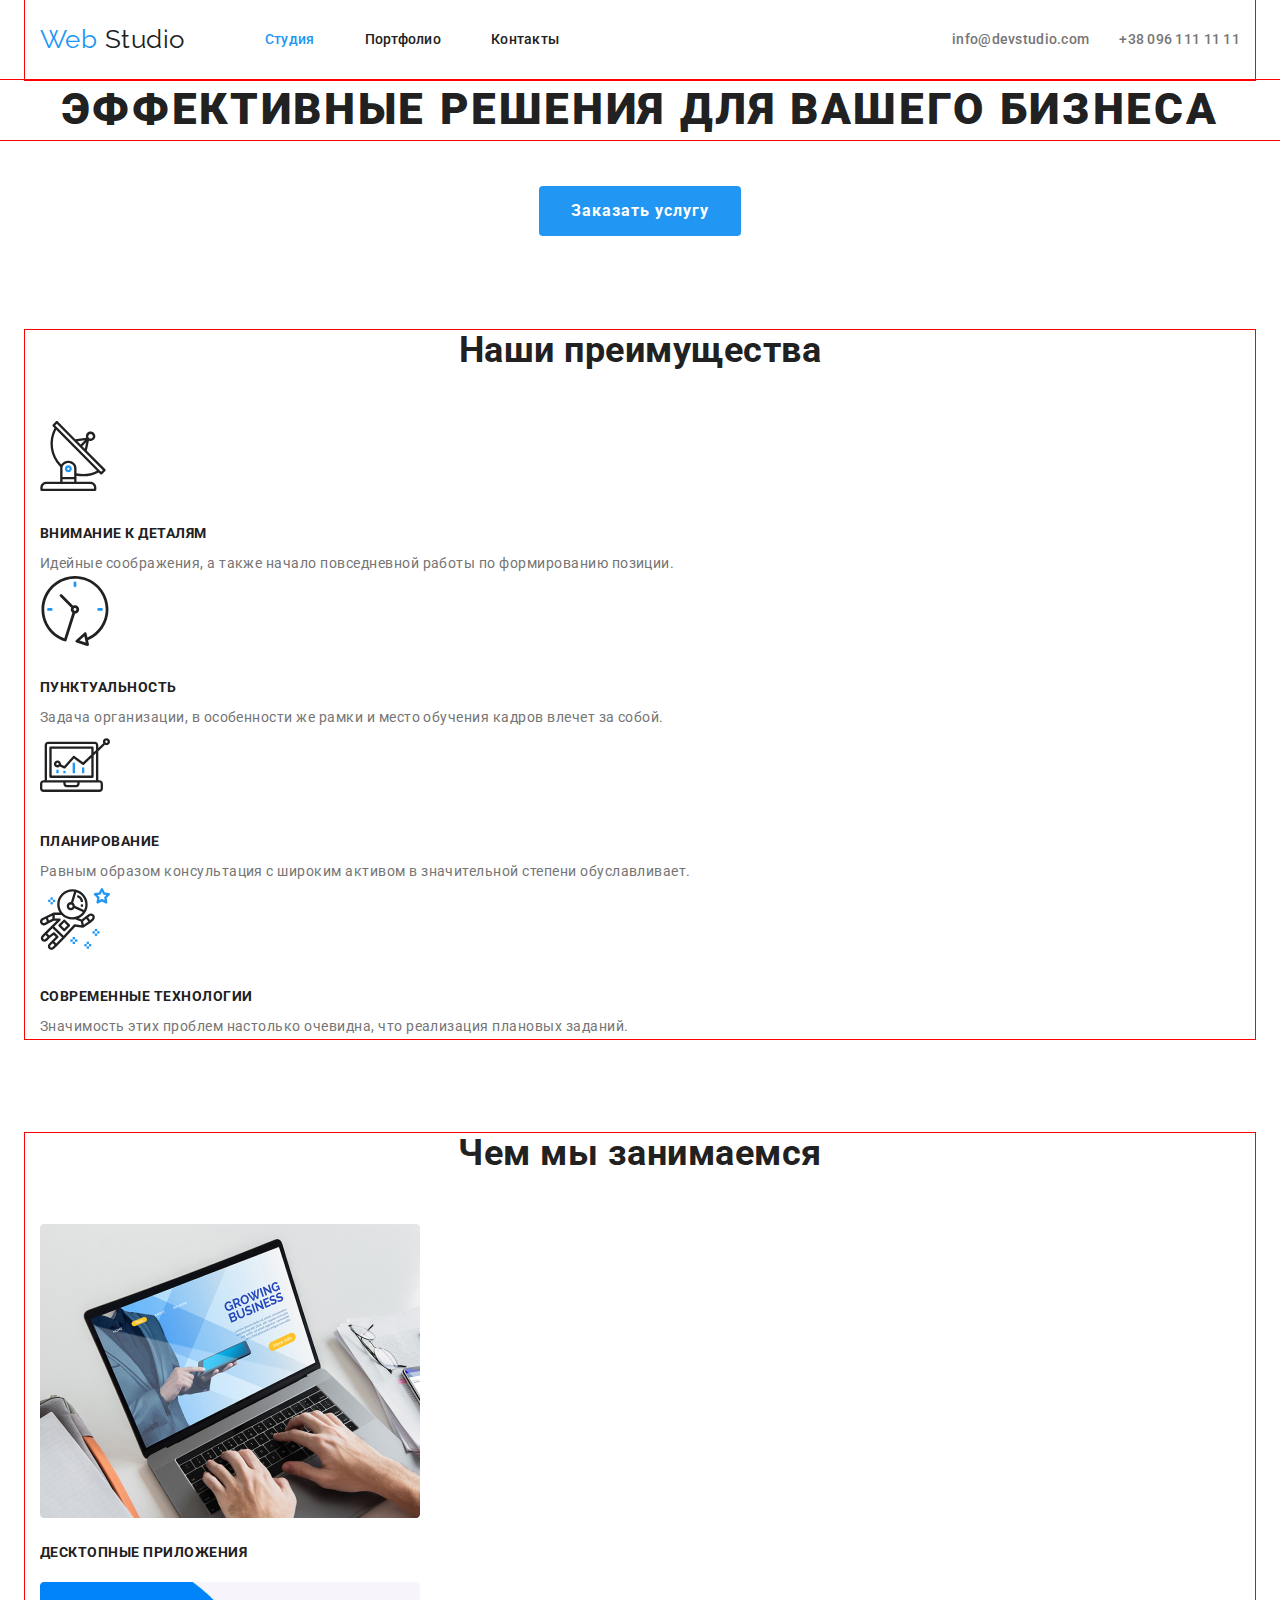
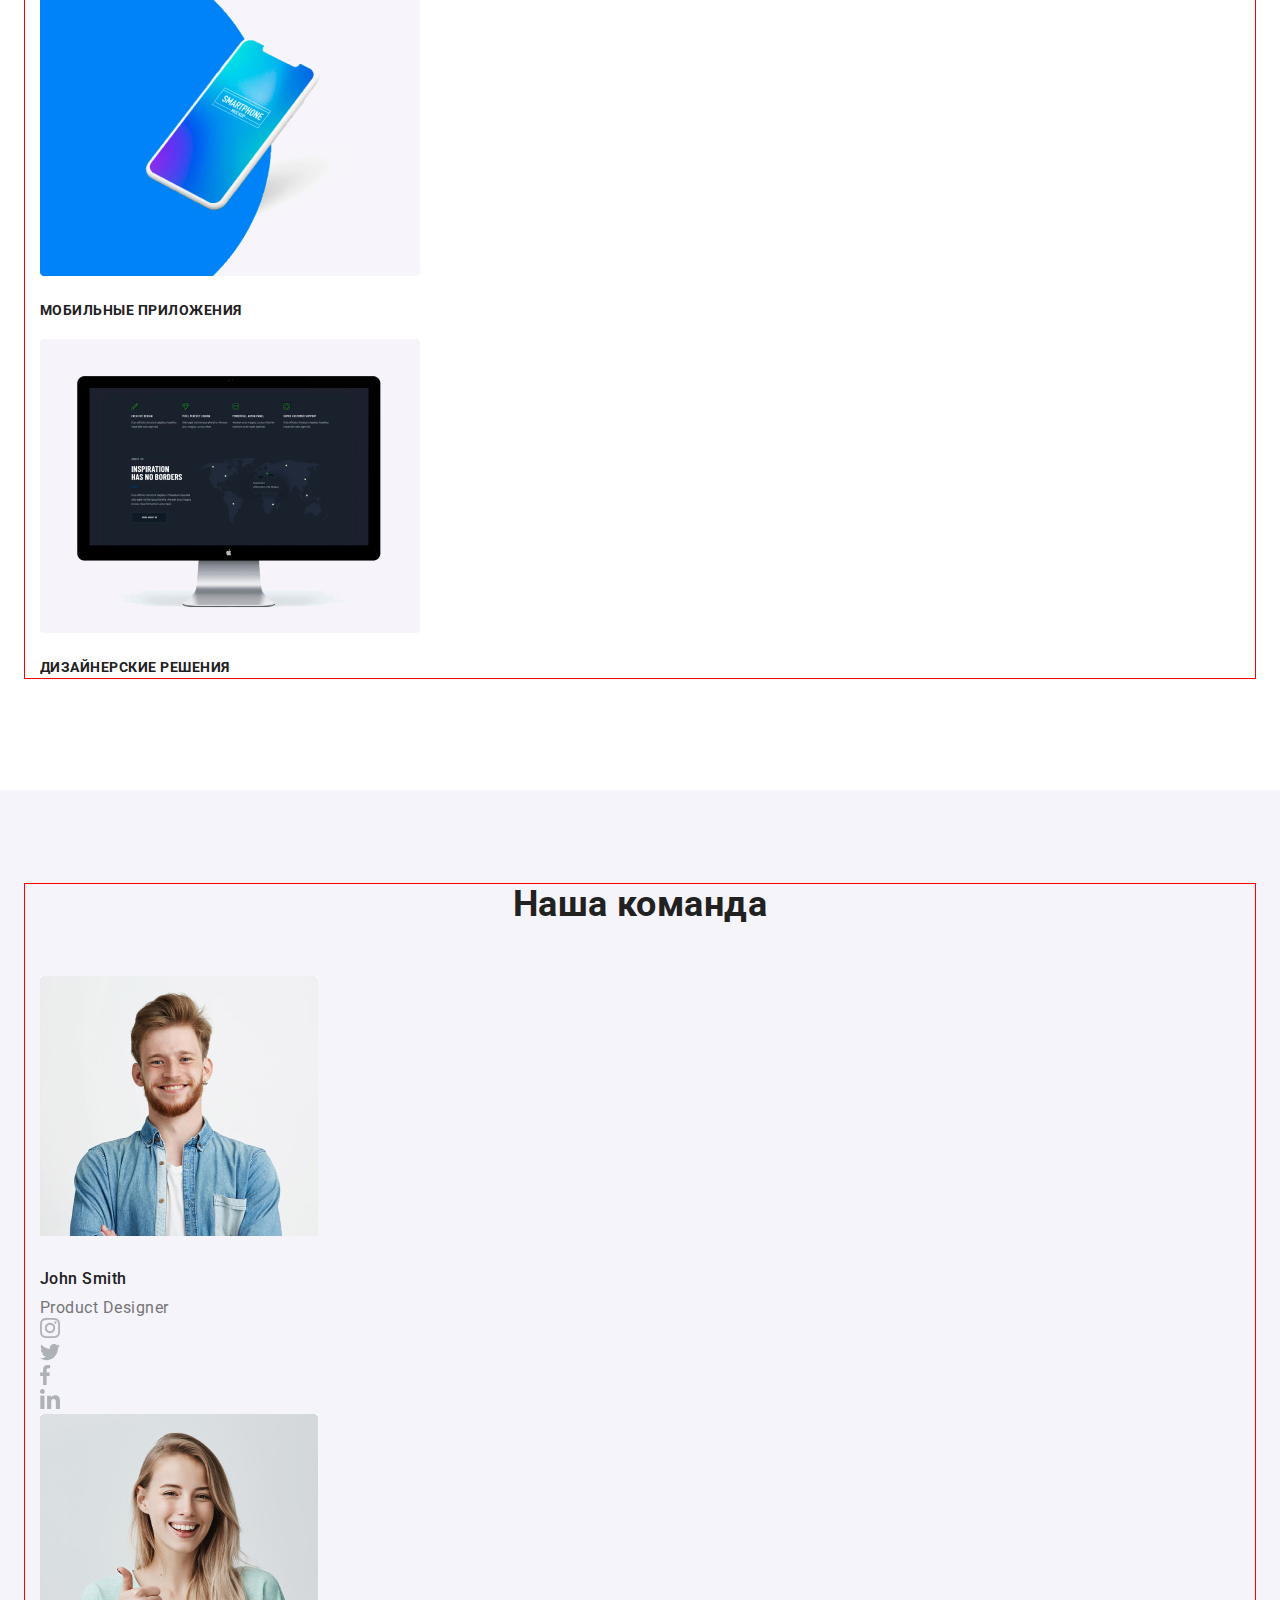
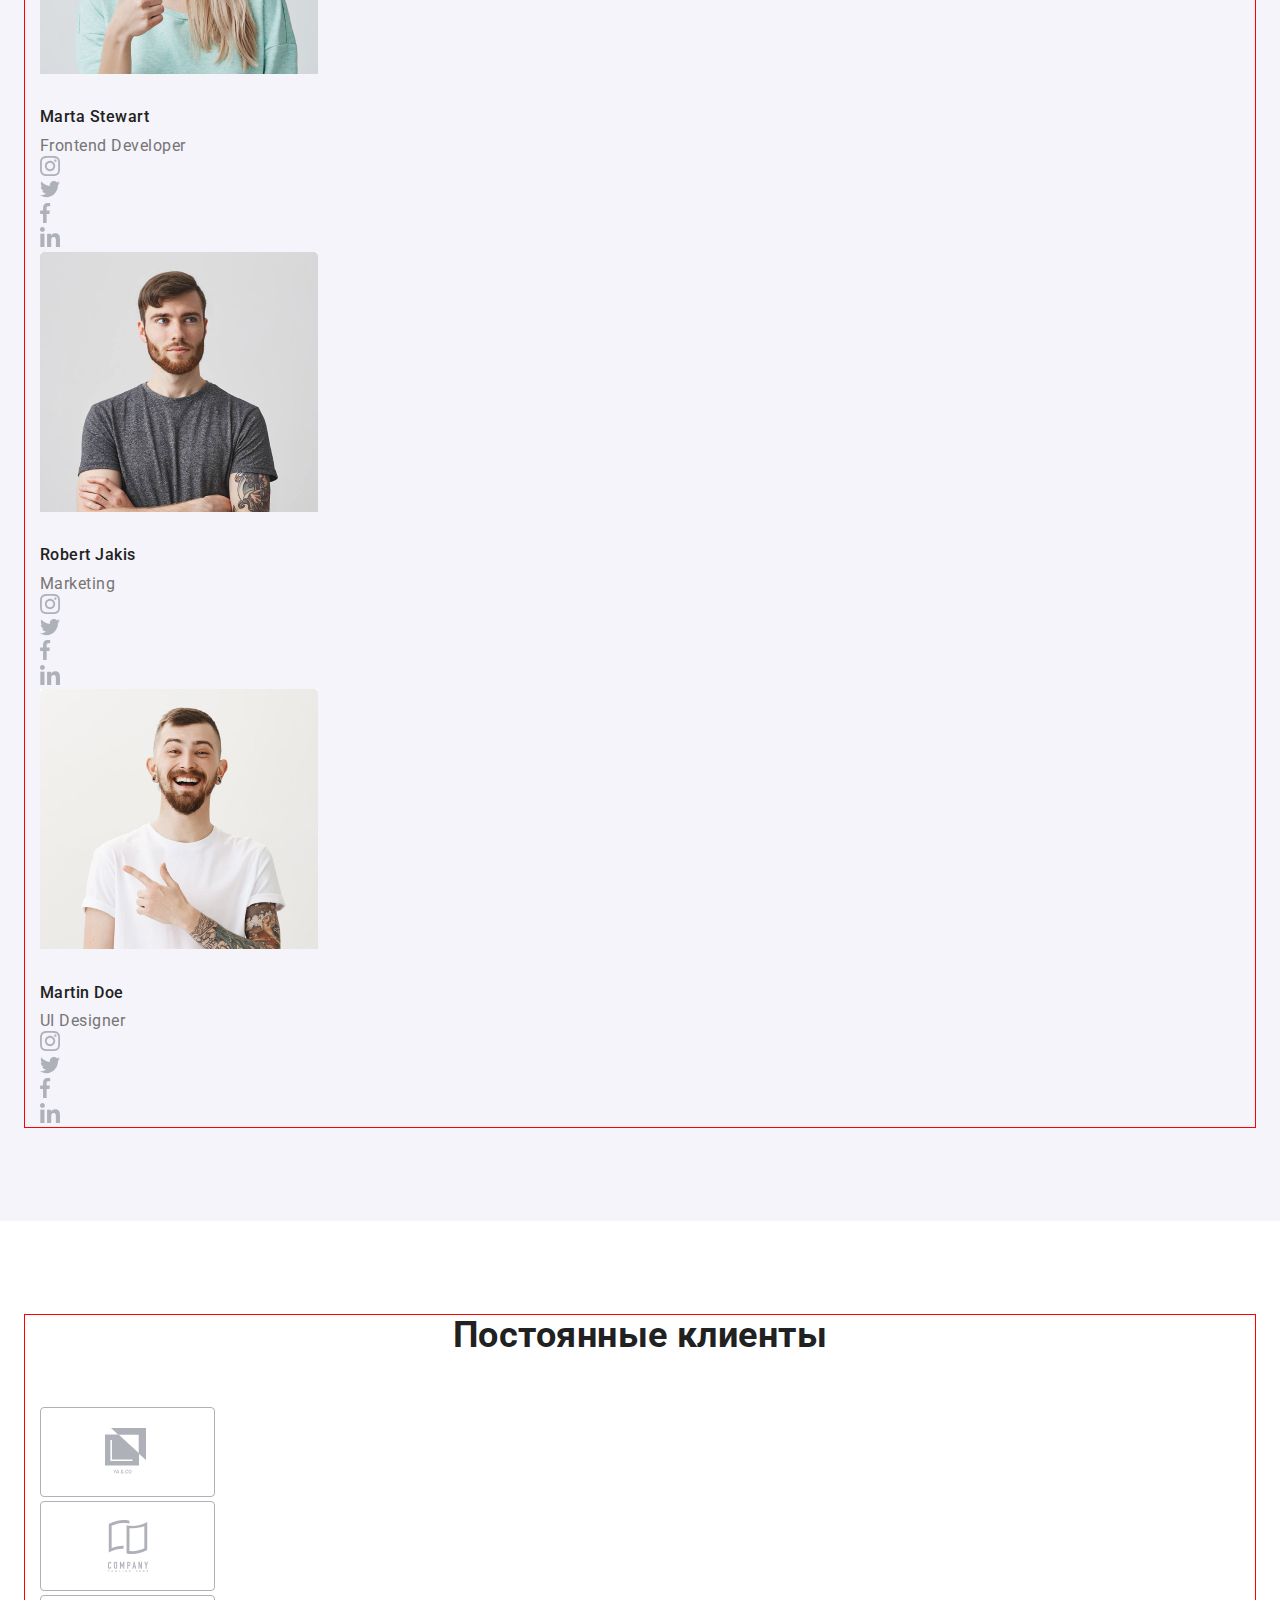
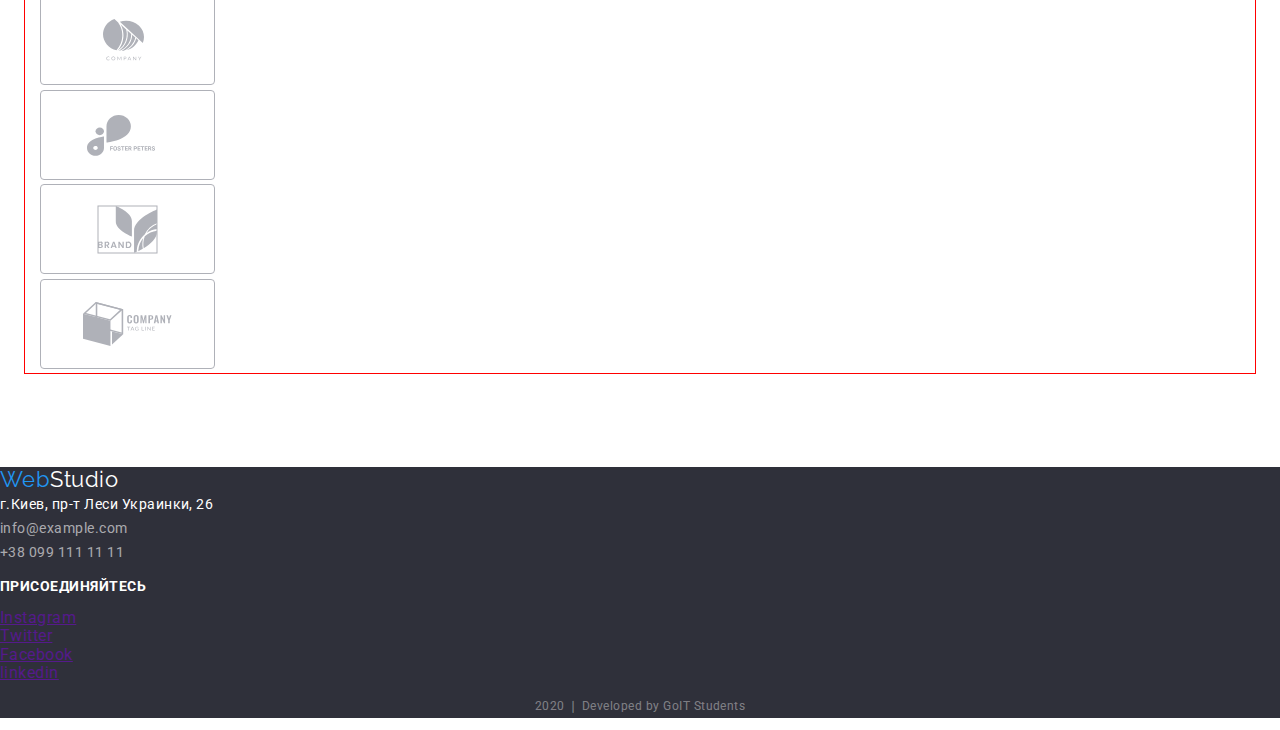
==== index.html @ 947fffb2 "Выполнил: Занятие №5 "Блочная модель"" ====
<!DOCTYPE html>
<html lang="ru">
  <head>
    <meta charset="UTF-8" />
    <meta name="viewport" content="width=device-width, initial-scale=1.0" />
    <title>Document</title>
    <link
      href="https://fonts.googleapis.com/css2?family=Raleway:wght@700&family=Roboto:wght@400;500;700;900&display=swap"
      rel="stylesheet"
    />
    <link
      rel="stylesheet"
      href="https://cdnjs.cloudflare.com/ajax/libs/modern-normalize/0.6.0/modern-normalize.min.css"
    />
    <link rel="stylesheet" href="./css/styles.css" />
  </head>
  <body>
    <!-- Шапка сайта -->
    <header>
      <nav>
        <div class="container main-nav">
          <a href="./index.html" class="logo"
            ><span class="accent">Web</span> Studio</a
          >
          <ul class="site-nav list">
            <li class="item">
              <a href="./index.html" class="link current">Студия</a>
            </li>
            <li class="item">
              <a href="./portfolio.html" class="link">Портфолио</a>
            </li>
            <li class="item"><a href="" class="link">Контакты</a></li>
          </ul>
          <ul class="auth-nav list">
            <li class="item"><a href="" class="link">info@devstudio.com</a></li>
            <li class="item"><a href="" class="link">+38 096 111 11 11</a></li>
          </ul>
        </div>
      </nav>
    </header>
    <main>
      <!-- Герой-->
      <div>
        <section class="hero">
          <h1 class="hero-title">Эффективные решения для вашего бизнеса</h1>
          <a href="" class="button">Заказать услугу</a>
        </section>
      </div>
      <!-- Наши преимущества -->
      <section class="section">
        <div class="container">
          <h2 class="section-title">Наши преимущества</h2>
          <ul class="feature-list list">
            <li>
              <img src="./imeges/antenna.svg" alt="Внимание к деталям" />
              <h3 class="title">Внимание к деталям</h3>
              <p class="text">
                Идейные соображения, а также начало повседневной работы по
                формированию позиции.
              </p>
            </li>
            <li>
              <img src="./imeges/clock.svg" alt="Пунктуальность" />
              <h3 class="title">Пунктуальность</h3>
              <p class="text">
                Задача организации, в особенности же рамки и место обучения
                кадров влечет за собой.
              </p>
            </li>
            <li>
              <img src="./imeges/computer.svg" alt="Планирование" />
              <h3 class="title">Планирование</h3>
              <p class="text">
                Равным образом консультация с широким активом в значительной
                степени обуславливает.
              </p>
            </li>
            <li>
              <img
                src="./imeges/technologies.svg"
                alt="Современные технологии"
              />
              <h3 class="title">Современные технологии</h3>
              <p class="text">
                Значимость этих проблем настолько очевидна, что реализация
                плановых заданий.
              </p>
            </li>
          </ul>
        </div>
      </section>
      <!-- Специлизация -->
      <section class="section no-padding">
        <div class="container">
          <h2 class="section-title">Чем мы занимаемся</h2>
          <ul class="specialization-list list">
            <li>
              <img
                src="./imeges/computer.jpg"
                alt="Десктопные приложения"
                width="380"
              />
              <h3><a href="" class="link">Десктопные приложения</a></h3>
            </li>
            <li>
              <img
                src="./imeges/phone.jpg"
                alt="Мобильные приложения"
                width="380"
              />
              <h3><a href="" class="link">Мобильные приложения</a></h3>
            </li>
            <li>
              <img
                src="./imeges/monitor.jpg"
                alt="Дизайнерские решения"
                width="380"
              />
              <h3><a href="" class="link">Дизайнерские решения</a></h3>
            </li>
          </ul>
        </div>
      </section>
      <!-- Наша команда -->
      <section class="section team">
        <div class="container">
          <h2 class="section-title">Наша команда</h2>
          <ul class="team-list list list">
            <li>
              <img
                src="./imeges/john_smith.jpg"
                alt="Дизайнер продуктов"
                width="278"
              />
              <h3 class="title">John Smith</h3>
              <p class="text">Product Designer</p>
              <ul class="list">
                <li>
                  <a href=""
                    ><img src="./imeges/instagram.svg" alt="Инстаграм"
                  /></a>
                </li>
                <li>
                  <a href=""
                    ><img src="./imeges/twitter.svg" alt="Твиттер"
                  /></a>
                </li>
                <li>
                  <a href=""
                    ><img src="./imeges/facebook.svg" alt="Фейсбук"
                  /></a>
                </li>
                <li>
                  <a href=""
                    ><img src="./imeges/linkedin.svg" alt="Линкедин"
                  /></a>
                </li>
              </ul>
            </li>
            <li>
              <img
                src="./imeges/marta_stewart.jpg"
                alt="Фронтенд Разработчик"
                width="278"
              />
              <h3 class="title">Marta Stewart</h3>
              <p class="text">Frontend Developer</p>
              <ul class="list">
                <li>
                  <a href=""
                    ><img src="./imeges/instagram.svg" alt="Инстаграм"
                  /></a>
                </li>
                <li>
                  <a href=""
                    ><img src="./imeges/twitter.svg" alt="Твиттер"
                  /></a>
                </li>
                <li>
                  <a href=""
                    ><img src="./imeges/facebook.svg" alt="Фейсбук"
                  /></a>
                </li>
                <li>
                  <a href=""
                    ><img src="./imeges/linkedin.svg" alt="Линкедин"
                  /></a>
                </li>
              </ul>
            </li>
            <li>
              <img
                src="./imeges/robert_jakis.jpg"
                alt="Маркетинг"
                width="278"
              />
              <h3 class="title">Robert Jakis</h3>
              <p class="text">Marketing</p>
              <ul class="list">
                <li>
                  <a href=""
                    ><img src="./imeges/instagram.svg" alt="Инстаграм"
                  /></a>
                </li>
                <li>
                  <a href=""
                    ><img src="./imeges/twitter.svg" alt="Твиттер"
                  /></a>
                </li>
                <li>
                  <a href=""
                    ><img src="./imeges/facebook.svg" alt="Фейсбук"
                  /></a>
                </li>
                <li>
                  <a href=""
                    ><img src="./imeges/linkedin.svg" alt="Линкедин"
                  /></a>
                </li>
              </ul>
            </li>
            <li>
              <img src="./imeges/martin_doe.jpg" alt="Дизайнер" width="278" />
              <h3 class="title">Martin Doe</h3>
              <p class="text">UI Designer</p>
              <ul class="list">
                <li>
                  <a href=""
                    ><img src="./imeges/instagram.svg" alt="Инстаграм"
                  /></a>
                </li>
                <li>
                  <a href=""
                    ><img src="./imeges/twitter.svg" alt="Твиттер"
                  /></a>
                </li>
                <li>
                  <a href=""
                    ><img src="./imeges/facebook.svg" alt="Фейсбук"
                  /></a>
                </li>
                <li>
                  <a href=""
                    ><img src="./imeges/linkedin.svg" alt="Линкедин"
                  /></a>
                </li>
              </ul>
            </li>
          </ul>
        </div>
      </section>
      <!-- Постоянные клиенты -->
      <section class="section">
        <div class="container">
          <h2 class="section-title">Постоянные клиенты</h2>
          <ul class="list">
            <li>
              <a href=""><img src="./imeges/pk1.svg" alt="" width="175" /></a>
            </li>
            <li>
              <a href=""><img src="./imeges/pk2.svg" alt="" width="175" /></a>
            </li>
            <li>
              <a href=""><img src="./imeges/pk3.svg" alt="" width="175" /></a>
            </li>
            <li>
              <a href=""><img src="./imeges//pk4.svg" alt="" width="175" /></a>
            </li>
            <li>
              <a href=""><img src="./imeges/pk5.svg" alt="" width="175" /></a>
            </li>
            <li>
              <a href=""><img src="./imeges/pk6.svg" alt="" width="175" /></a>
            </li>
          </ul>
        </div>
      </section>
    </main>
    <!-- Футер -->
    <footer>
      <div>
        <ul class="adress-list list">
          <li>
            <a href="./index.html" class="logo">
              <span class="accent">Web</span>Studio</a
            >
          </li>
          <li class="title">г.Киев, пр-т Леси Украинки, 26</li>
          <li>
            <a href="mailto:info@example.com" class="link"> info@example.com</a>
          </li>
          <li>
            <a href="tel:+380991111111" class="link"> +38 099 111 11 11</a>
          </li>
        </ul>
      </div>
      <div>
        <p class="footer-text">Присоединяйтесь</p>
        <ul class="list">
          <li><a href="" aria-label="Ссылка на instagram">Instagram</a></li>
          <li><a href="" aria-label="Ссылка на Twitter">Twitter</a></li>
          <li><a href="" aria-label="Ссылка на Facebook">Facebook</a></li>
          <li><a href="" aria-label="Ссылка на linkedin">linkedin</a></li>
        </ul>
      </div>

      <p class="footer-date">2020 &#10072; Developed by GoIT Students</p>
    </footer>
  </body>
</html>
---- css/styles.css ----
/* Цвет основного текста #757575 */
/* Вторичный цвет #212121 */
/* Белый #FFFFFF */
/* Акцент #2196F3 */
/* Цвет футер rgba(255, 255, 255, 0.6) */
/* Цвет футер 2020 rgba(255, 255, 255, 0.4) */
/* Вторичный цвет фона #F5F4FA */

:root {
  --primary-text-color: #757575;
  --title-text-color: #212121;
  --white-color: #ffffff;
  --accent-color: #2196f3;
}

html {
  box-sizing: border-box;
}
*,
*::before,
*::after {
  box-sizing: inherit;
}

body {
  background-color: var(--white-color);
  color: var(--primary-text-color);
  font-family: Roboto, sans-serif;
  letter-spacing: 0.03em;
}

.container {
  width: 1230px;
  padding-left: 15px;
  padding-right: 15px;
  margin-left: auto;
  margin-right: auto;
  outline: 1px solid red;
}

.list {
  padding: 0;
  margin: 0;
  list-style: none;
}

/* Logo */
.logo {
  color: var(--title-text-color);

  font-family: Raleway, sans-serif;
  font-size: 26px;
  line-height: 1.2;
  text-decoration: none;
}
.accent {
  color: var(--accent-color);
}
/* Main nav */
.main-nav {
  display: flex;
  align-items: center;
}

/* Site-nav */
.site-nav {
  display: flex;
  margin-left: 80px;
}
.site-nav .item + .item {
  margin-left: 50px;
}

.site-nav .link {
  display: block;
  padding-top: 32px;
  padding-bottom: 32px;

  color: var(--title-text-color);

  letter-spacing: 0.02em;
  font-weight: 500;
  font-size: 14px;
  line-height: 1.14;
  text-decoration: none;
}
.site-nav .link:hover,
.site-nav .link:focus {
  color: var(--accent-color);
}
.site-nav .link.current {
  color: var(--accent-color);
}

/* Auth-nav */
.auth-nav {
  display: flex;
  margin-left: auto;
}
.auth-nav .item + .item {
  margin-left: 30px;
}
.auth-nav .link {
  display: block;
  padding-top: 32px;
  padding-bottom: 32px;

  color: var(--primary-text-color);

  letter-spacing: 0.02em;
  font-weight: 500;
  font-size: 14px;
  line-height: 1.14;
  text-decoration: none;
}
.auth-nav .link:hover,
.auth-nav .link:focus {
  color: var(--accent-color);
}

/* Hero */
.hero {
  text-align: center;
}

.hero-title {
  margin-top: 0;
  margin-bottom: 46px;

  color: var(--title-text-color);

  font-weight: 900;
  font-size: 44px;
  line-height: 1.36;
  letter-spacing: 0.06em;
  text-transform: uppercase;

  outline: 1px solid red;
}
.button {
  display: inline-block;
  border-radius: 4px;
  padding: 10px 32px;

  background-color: var(--accent-color);
  color: var(--white-color);

  font-family: inherit;
  font-weight: 700;
  font-size: 16px;
  line-height: 1.87;
  align-items: center;
  text-align: center;
  letter-spacing: 0.06em;
  text-decoration: none;
}

/* Section */
.section {
  padding-top: 94px;
  padding-bottom: 94px;
}
.section.no-padding {
  padding-top: 0;
}
.section-title {
  margin-top: 0;
  margin-bottom: 50px;
  color: var(--title-text-color);

  font-weight: 700;
  font-size: 36px;
  line-height: 1.16;
  text-align: center;
}

/* Feature */
.feature-list .title {
  margin-top: 30px;
  margin-bottom: 0;
  color: var(--title-text-color);

  font-weight: 700;
  font-size: 14px;
  line-height: 1.14;
  text-transform: uppercase;
}
.feature-list .text {
  margin-top: 10px;
  margin-bottom: 0;

  font-weight: 400;
  font-size: 14px;
  line-height: 1.71;
}

/* Specialization */
.specialization-list .link {
  color: var(--title-text-color);

  font-weight: 700;
  font-size: 14px;
  line-height: 1.14;
  text-align: center;
  text-transform: uppercase;
  text-decoration: none;
}
.specialization-list .link:hover,
.specialization-list .link:focus {
  color: var(--accent-color);
}

/* Team */
.section.team {
  background-color: #f5f4fa;
}
.team-list .title {
  margin-top: 30px;
  margin-bottom: 0;
  color: var(--title-text-color);

  font-weight: 500;
  font-size: 16px;
  line-height: 1.18;
}
.team-list .text {
  margin-top: 10px;
  margin-bottom: 0;

  font-weight: 400;
  font-size: 16px;
  line-height: 1.18;
}

/* footer-adress */
footer {
  background-color: #2f303a;
}
.adress-list .logo {
  color: #ffffff;

  font-family: Raleway, sans-serif;
  font-size: 22px;
  line-height: 1.18;
}
.adress-list .title {
  color: var(--white-color);

  font-weight: 400;
  font-size: 14px;
  line-height: 1.71;
}
.adress-list .link {
  color: rgba(255, 255, 255, 0.6);

  font-weight: 400;
  font-size: 14px;
  line-height: 1.71;
  text-decoration: none;
}
.adress-list .link:hover,
.adress-list .link:focus {
  color: var(--accent-color);
}
/* footer-text */
.footer-text {
  color: var(--white-color);

  font-weight: 700;
  font-size: 14px;
  line-height: 1.14;
  text-transform: uppercase;
}
/* footer-date */
.footer-date {
  color: rgba(255, 255, 255, 0.4);

  font-weight: 400;
  font-size: 12px;
  line-height: 2;
  text-align: center;
}

/* Портфолио */

/* Фильтр */
.filter-list .link {
  display: inline-block;
  border-radius: 4px;
  padding: 6px 22px;
  min-width: 73px;

  background-color: #f5f4fa;
  color: var(--title-text-color);

  font-family: inherit;
  font-weight: 500;
  font-size: 16px;
  line-height: 1.63;
  text-align: center;
}
.filter-list .link:hover,
.filter-list .link:focus {
  background-color: var(--accent-color);
  color: var(--white-color);
}
/* Портфолио */
.portfolio-list .title {
  color: var(--title-text-color);

  font-weight: 700;
  font-size: 18px;
  line-height: 2;
  letter-spacing: 0.06em;
}
.portfolio-list .subtitle {
  color: var(--primary-text-color);

  font-weight: 400;
  font-size: 16px;
  line-height: 1.87;
}
.portfolio-list .link {
  text-decoration: none;
}
.portfolio-list .text {
  color: var(--accent-color);

  font-weight: 400;
  font-size: 18px;
  line-height: 1.56;
}
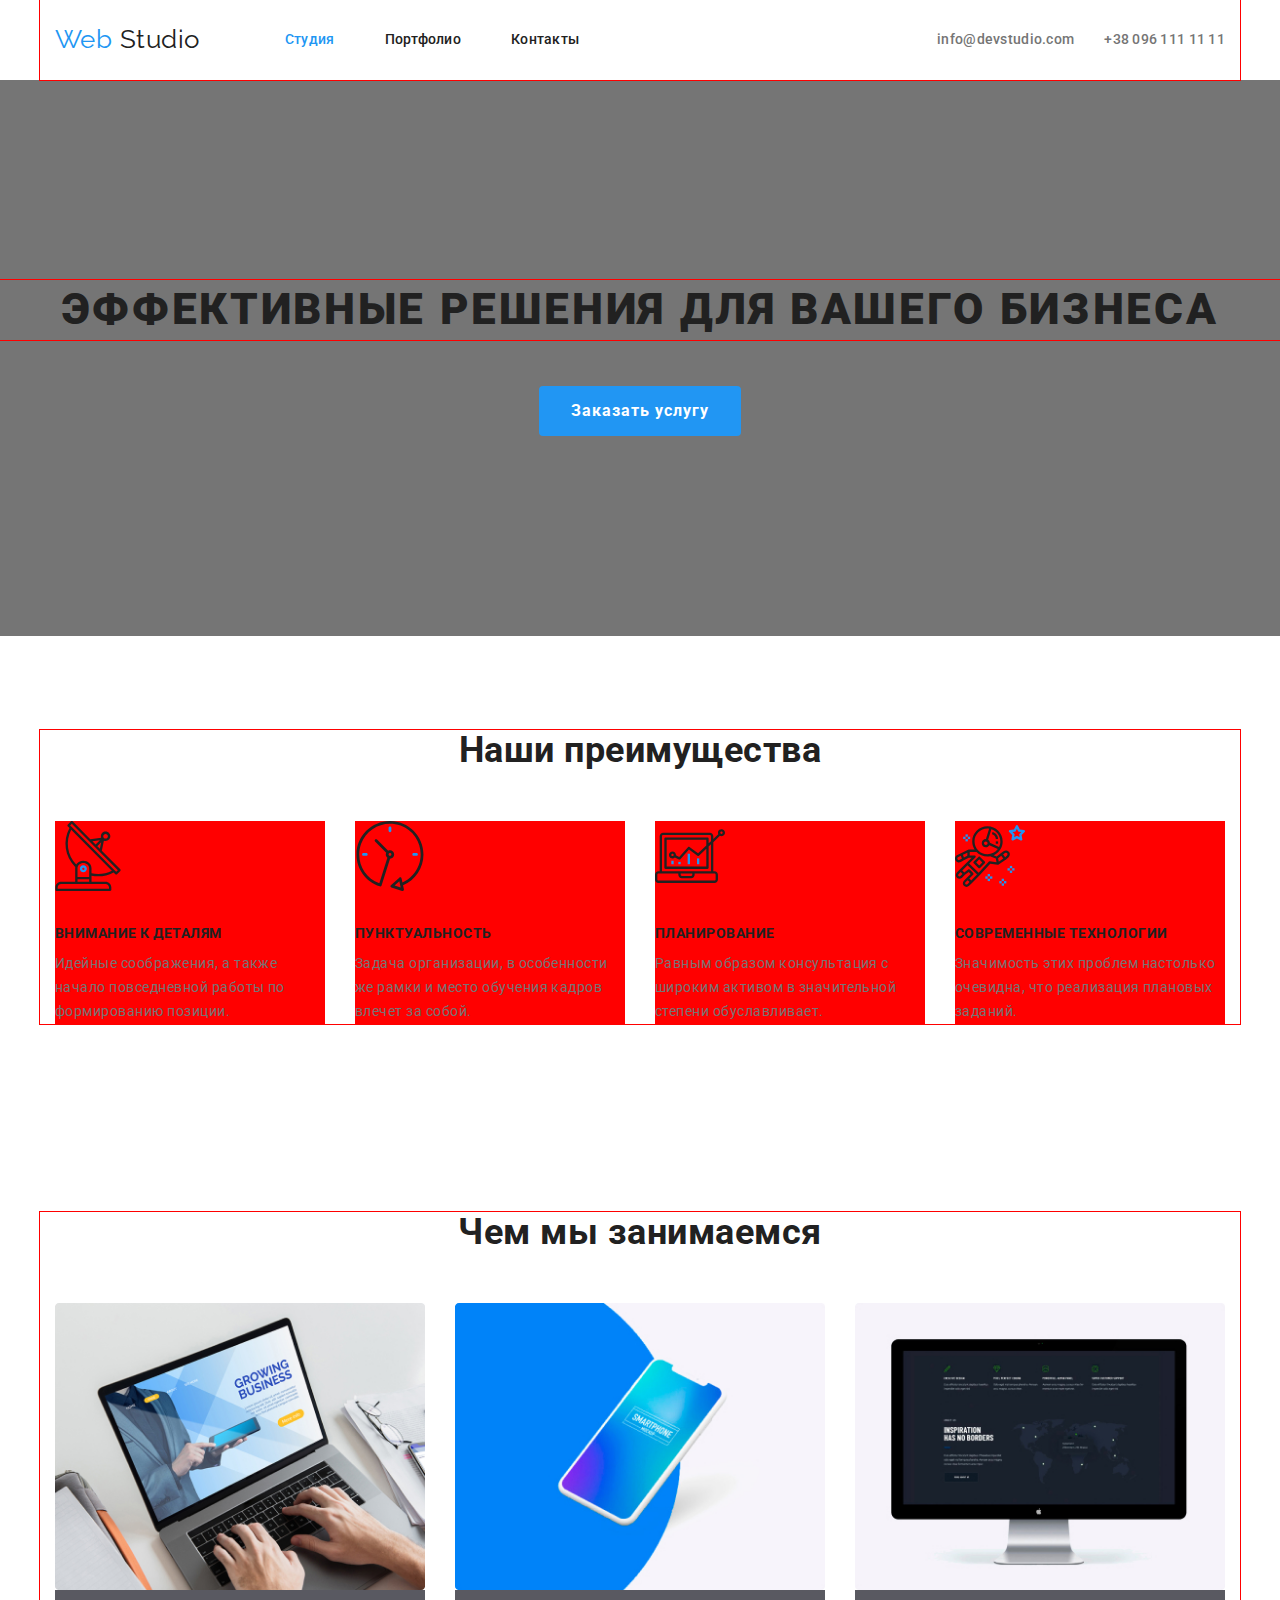
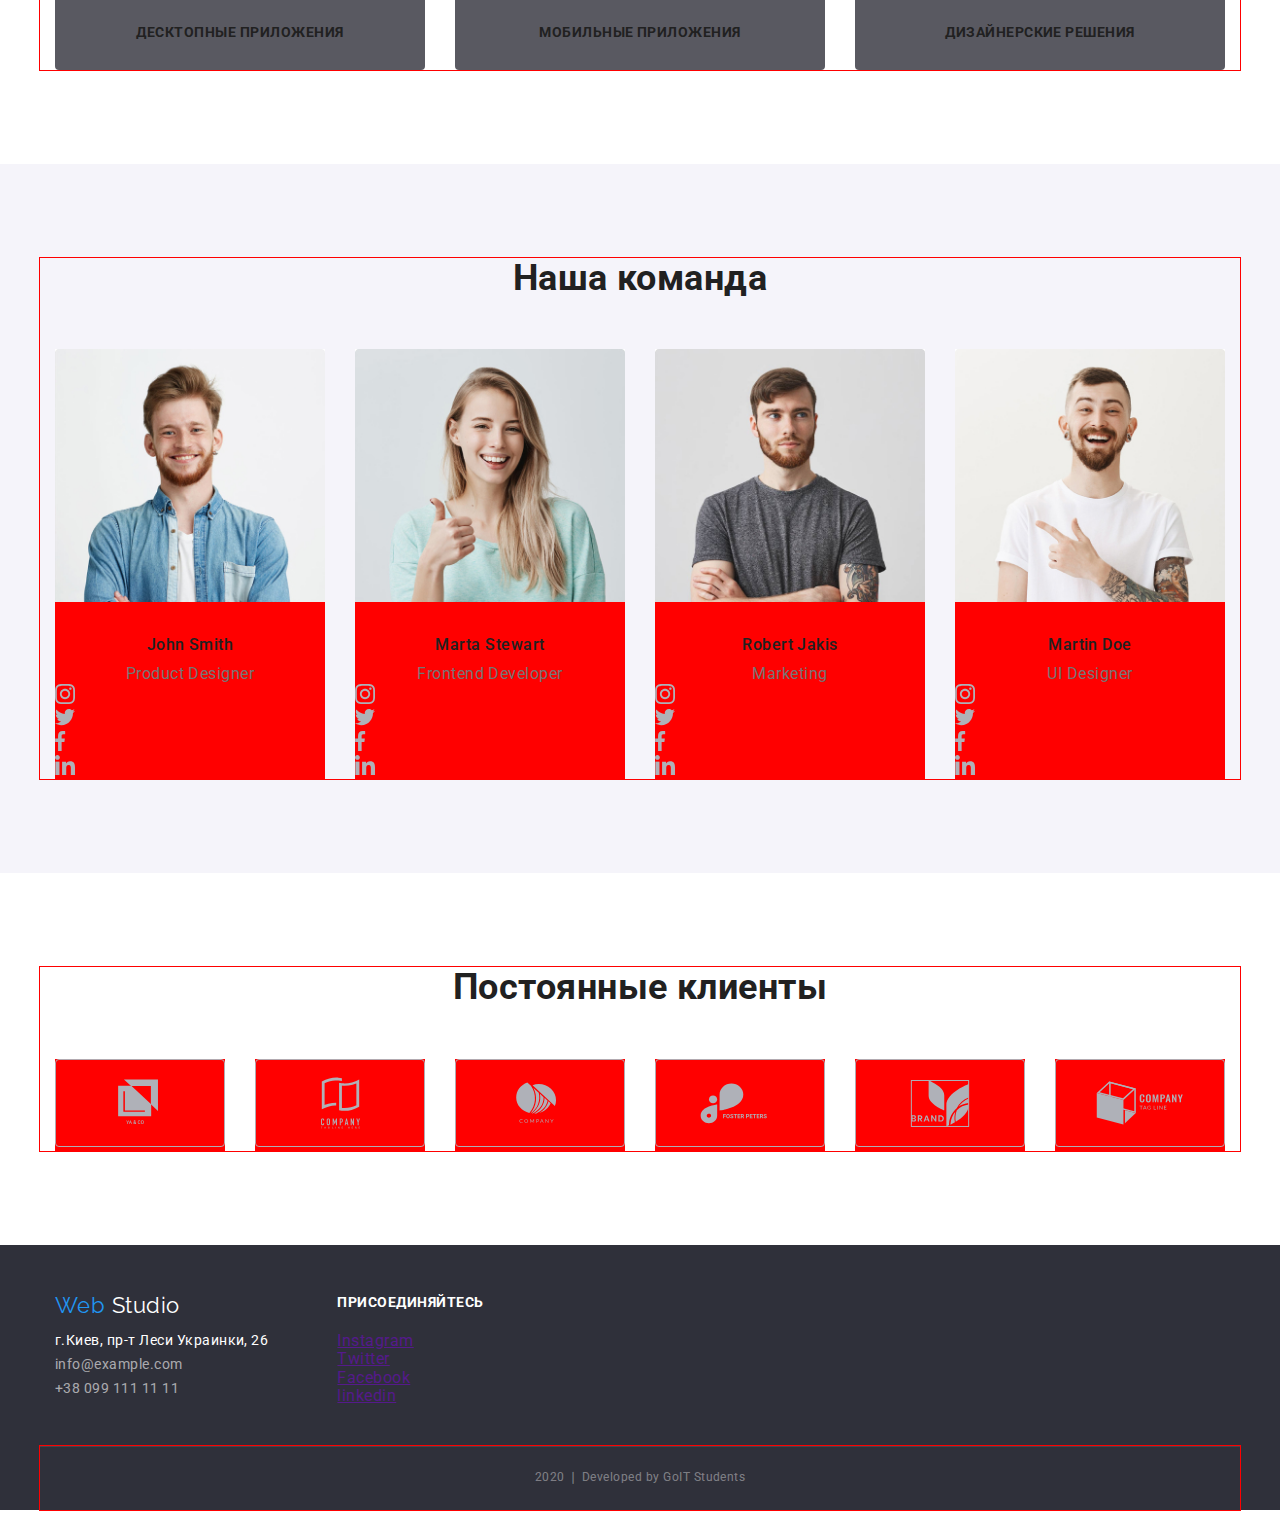
==== commit 2259ed3e: "85%" ====
--- a/index.html
+++ b/index.html
@@ -40,18 +40,18 @@
     </header>
     <main>
       <!-- Герой-->
-      <div>
-        <section class="hero">
-          <h1 class="hero-title">Эффективные решения для вашего бизнеса</h1>
-          <a href="" class="button">Заказать услугу</a>
-        </section>
-      </div>
+
+      <section class="hero">
+        <h1 class="hero-title">Эффективные решения для вашего бизнеса</h1>
+        <a href="" class="button">Заказать услугу</a>
+      </section>
+
       <!-- Наши преимущества -->
       <section class="section">
         <div class="container">
           <h2 class="section-title">Наши преимущества</h2>
           <ul class="feature-list list">
-            <li>
+            <li class="item">
               <img src="./imeges/antenna.svg" alt="Внимание к деталям" />
               <h3 class="title">Внимание к деталям</h3>
               <p class="text">
@@ -59,7 +59,7 @@
                 формированию позиции.
               </p>
             </li>
-            <li>
+            <li class="item">
               <img src="./imeges/clock.svg" alt="Пунктуальность" />
               <h3 class="title">Пунктуальность</h3>
               <p class="text">
@@ -67,7 +67,7 @@
                 кадров влечет за собой.
               </p>
             </li>
-            <li>
+            <li class="item">
               <img src="./imeges/computer.svg" alt="Планирование" />
               <h3 class="title">Планирование</h3>
               <p class="text">
@@ -75,7 +75,7 @@
                 степени обуславливает.
               </p>
             </li>
-            <li>
+            <li class="item">
               <img
                 src="./imeges/technologies.svg"
                 alt="Современные технологии"
@@ -90,33 +90,39 @@
         </div>
       </section>
       <!-- Специлизация -->
-      <section class="section no-padding">
+      <section class="section">
         <div class="container">
           <h2 class="section-title">Чем мы занимаемся</h2>
           <ul class="specialization-list list">
-            <li>
+            <li class="item">
               <img
                 src="./imeges/computer.jpg"
                 alt="Десктопные приложения"
-                width="380"
-              />
-              <h3><a href="" class="link">Десктопные приложения</a></h3>
-            </li>
-            <li>
+                width="370"
+              />
+              <h3 class="title">
+                <a href="" class="link">Десктопные приложения</a>
+              </h3>
+            </li>
+            <li class="item">
               <img
                 src="./imeges/phone.jpg"
                 alt="Мобильные приложения"
-                width="380"
-              />
-              <h3><a href="" class="link">Мобильные приложения</a></h3>
-            </li>
-            <li>
+                width="370"
+              />
+              <h3 class="title">
+                <a href="" class="link">Мобильные приложения</a>
+              </h3>
+            </li>
+            <li class="item">
               <img
                 src="./imeges/monitor.jpg"
                 alt="Дизайнерские решения"
-                width="380"
-              />
-              <h3><a href="" class="link">Дизайнерские решения</a></h3>
+                width="370"
+              />
+              <h3 class="title">
+                <a href="" class="link">Дизайнерские решения</a>
+              </h3>
             </li>
           </ul>
         </div>
@@ -125,12 +131,12 @@
       <section class="section team">
         <div class="container">
           <h2 class="section-title">Наша команда</h2>
-          <ul class="team-list list list">
-            <li>
+          <ul class="team-list list">
+            <li class="item">
               <img
                 src="./imeges/john_smith.jpg"
                 alt="Дизайнер продуктов"
-                width="278"
+                width="270"
               />
               <h3 class="title">John Smith</h3>
               <p class="text">Product Designer</p>
@@ -157,11 +163,11 @@
                 </li>
               </ul>
             </li>
-            <li>
+            <li class="item">
               <img
                 src="./imeges/marta_stewart.jpg"
                 alt="Фронтенд Разработчик"
-                width="278"
+                width="270"
               />
               <h3 class="title">Marta Stewart</h3>
               <p class="text">Frontend Developer</p>
@@ -188,11 +194,11 @@
                 </li>
               </ul>
             </li>
-            <li>
+            <li class="item">
               <img
                 src="./imeges/robert_jakis.jpg"
                 alt="Маркетинг"
-                width="278"
+                width="270"
               />
               <h3 class="title">Robert Jakis</h3>
               <p class="text">Marketing</p>
@@ -219,8 +225,8 @@
                 </li>
               </ul>
             </li>
-            <li>
-              <img src="./imeges/martin_doe.jpg" alt="Дизайнер" width="278" />
+            <li class="item">
+              <img src="./imeges/martin_doe.jpg" alt="Дизайнер" width="270" />
               <h3 class="title">Martin Doe</h3>
               <p class="text">UI Designer</p>
               <ul class="list">
@@ -253,24 +259,24 @@
       <section class="section">
         <div class="container">
           <h2 class="section-title">Постоянные клиенты</h2>
-          <ul class="list">
-            <li>
-              <a href=""><img src="./imeges/pk1.svg" alt="" width="175" /></a>
-            </li>
-            <li>
-              <a href=""><img src="./imeges/pk2.svg" alt="" width="175" /></a>
-            </li>
-            <li>
-              <a href=""><img src="./imeges/pk3.svg" alt="" width="175" /></a>
-            </li>
-            <li>
-              <a href=""><img src="./imeges//pk4.svg" alt="" width="175" /></a>
-            </li>
-            <li>
-              <a href=""><img src="./imeges/pk5.svg" alt="" width="175" /></a>
-            </li>
-            <li>
-              <a href=""><img src="./imeges/pk6.svg" alt="" width="175" /></a>
+          <ul class="customers-list list">
+            <li class="item">
+              <a href=""><img src="./imeges/pk1.svg" alt="" width="170" /></a>
+            </li>
+            <li class="item">
+              <a href=""><img src="./imeges/pk2.svg" alt="" width="170" /></a>
+            </li>
+            <li class="item">
+              <a href=""><img src="./imeges/pk3.svg" alt="" width="170" /></a>
+            </li>
+            <li class="item">
+              <a href=""><img src="./imeges//pk4.svg" alt="" width="170" /></a>
+            </li>
+            <li class="item">
+              <a href=""><img src="./imeges/pk5.svg" alt="" width="170" /></a>
+            </li>
+            <li class="item">
+              <a href=""><img src="./imeges/pk6.svg" alt="" width="170" /></a>
             </li>
           </ul>
         </div>
@@ -278,33 +284,38 @@
     </main>
     <!-- Футер -->
     <footer>
-      <div>
-        <ul class="adress-list list">
-          <li>
-            <a href="./index.html" class="logo">
-              <span class="accent">Web</span>Studio</a
-            >
-          </li>
-          <li class="title">г.Киев, пр-т Леси Украинки, 26</li>
-          <li>
-            <a href="mailto:info@example.com" class="link"> info@example.com</a>
-          </li>
-          <li>
-            <a href="tel:+380991111111" class="link"> +38 099 111 11 11</a>
-          </li>
-        </ul>
+      <div class="page-footer">
+        <div>
+          <ul class="adress-list list">
+            <li>
+              <a href="./index.html" class="logo">
+                <span class="accent">Web</span> Studio</a
+              >
+            </li>
+            <li class="title">г.Киев, пр-т Леси Украинки, 26</li>
+            <li>
+              <a href="mailto:info@example.com" class="link">
+                info@example.com</a
+              >
+            </li>
+            <li>
+              <a href="tel:+380991111111" class="link"> +38 099 111 11 11</a>
+            </li>
+          </ul>
+        </div>
+        <div>
+          <b class="footer-text">Присоединяйтесь</b>
+          <ul class="list">
+            <li><a href="" aria-label="Ссылка на instagram">Instagram</a></li>
+            <li><a href="" aria-label="Ссылка на Twitter">Twitter</a></li>
+            <li><a href="" aria-label="Ссылка на Facebook">Facebook</a></li>
+            <li><a href="" aria-label="Ссылка на linkedin">linkedin</a></li>
+          </ul>
+        </div>
       </div>
-      <div>
-        <p class="footer-text">Присоединяйтесь</p>
-        <ul class="list">
-          <li><a href="" aria-label="Ссылка на instagram">Instagram</a></li>
-          <li><a href="" aria-label="Ссылка на Twitter">Twitter</a></li>
-          <li><a href="" aria-label="Ссылка на Facebook">Facebook</a></li>
-          <li><a href="" aria-label="Ссылка на linkedin">linkedin</a></li>
-        </ul>
-      </div>
-
-      <p class="footer-date">2020 &#10072; Developed by GoIT Students</p>
+      <p class="footer-date container">
+        2020 &#10072; Developed by GoIT Students
+      </p>
     </footer>
   </body>
 </html>
--- a/css/styles.css
+++ b/css/styles.css
@@ -30,7 +30,7 @@
 }
 
 .container {
-  width: 1230px;
+  width: 1200px;
   padding-left: 15px;
   padding-right: 15px;
   margin-left: auto;
@@ -65,7 +65,7 @@
 /* Site-nav */
 .site-nav {
   display: flex;
-  margin-left: 80px;
+  margin-left: 85px;
 }
 .site-nav .item + .item {
   margin-left: 50px;
@@ -121,6 +121,10 @@
 /* Hero */
 .hero {
   text-align: center;
+
+  padding-top: 200px;
+  padding-bottom: 200px;
+  background-color: var(--primary-text-color);
 }
 
 .hero-title {
@@ -160,9 +164,6 @@
   padding-top: 94px;
   padding-bottom: 94px;
 }
-.section.no-padding {
-  padding-top: 0;
-}
 .section-title {
   margin-top: 0;
   margin-bottom: 50px;
@@ -193,7 +194,19 @@
   font-size: 14px;
   line-height: 1.71;
 }
-
+.feature-list {
+  display: flex;
+  flex-wrap: nowrap;
+}
+.feature-list .item {
+  width: 270px;
+  margin-right: 30px;
+  margin-bottom: 0;
+  background-color: red;
+}
+.feature-list .item:nth-child(4n) {
+  margin-right: 0;
+}
 /* Specialization */
 .specialization-list .link {
   color: var(--title-text-color);
@@ -209,7 +222,26 @@
 .specialization-list .link:focus {
   color: var(--accent-color);
 }
-
+.specialization-list .title {
+  margin-top: 27px;
+  margin-bottom: 27px;
+  text-align: center;
+  color: var(--title-text-color);
+}
+.specialization-list {
+  display: flex;
+  flex-wrap: nowrap;
+}
+.specialization-list .item {
+  width: 370px;
+  margin-right: 30px;
+  margin-bottom: 0;
+  background: rgba(47, 48, 58, 0.8);
+  border-radius: 0px 0px 4px 4px;
+}
+.specialization-list .item:nth-child(3n) {
+  margin-right: 0;
+}
 /* Team */
 .section.team {
   background-color: #f5f4fa;
@@ -222,6 +254,7 @@
   font-weight: 500;
   font-size: 16px;
   line-height: 1.18;
+  text-align: center;
 }
 .team-list .text {
   margin-top: 10px;
@@ -230,18 +263,48 @@
   font-weight: 400;
   font-size: 16px;
   line-height: 1.18;
-}
-
+  text-align: center;
+}
+.team-list {
+  display: flex;
+  flex-wrap: nowrap;
+}
+.team-list .item {
+  width: 270px;
+  margin-right: 30px;
+  margin-bottom: 0;
+  background-color: red;
+}
+.team-list .item:nth-child(4n) {
+  margin-right: 0;
+}
+/* customers */
+.customers-list {
+  display: flex;
+  flex-wrap: nowrap;
+}
+.customers-list .item {
+  width: 170px;
+  margin-right: 30px;
+  margin-bottom: 0;
+  background-color: red;
+}
 /* footer-adress */
 footer {
   background-color: #2f303a;
 }
+.adress-list {
+  margin-right: 69px;
+}
 .adress-list .logo {
   color: #ffffff;
 
   font-family: Raleway, sans-serif;
   font-size: 22px;
   line-height: 1.18;
+
+  display: inline-block;
+  margin-bottom: 10px;
 }
 .adress-list .title {
   color: var(--white-color);
@@ -270,17 +333,34 @@
   font-size: 14px;
   line-height: 1.14;
   text-transform: uppercase;
+
+  display: inline-block;
+  margin-bottom: 21px;
 }
 /* footer-date */
 .footer-date {
+  padding-top: 18px;
+  padding-bottom: 21px;
+
   color: rgba(255, 255, 255, 0.4);
 
   font-weight: 400;
   font-size: 12px;
   line-height: 2;
   text-align: center;
-}
-
+
+  border-top: 1px solid rgba(255, 255, 255, 0.1);
+}
+.page-footer {
+  display: flex;
+  flex-wrap: nowrap;
+  padding-top: 48px;
+  padding-bottom: 28px;
+  padding-left: 15px;
+  padding-right: 15px;
+  width: 1200px;
+  margin: 0 auto;
+}
 /* Портфолио */
 
 /* Фильтр */
@@ -304,7 +384,24 @@
   background-color: var(--accent-color);
   color: var(--white-color);
 }
+.filter-list {
+  display: flex;
+  flex-wrap: nowrap;
+  justify-content: center;
+  margin-bottom: 50px;
+}
+.filter-list .item {
+  align-items: center;
+  margin-right: 8px;
+}
 /* Портфолио */
+.portfolio-list {
+  display: flex;
+  flex-wrap: wrap;
+}
+.portfolio-list .photo {
+  margin-bottom: 20px;
+}
 .portfolio-list .title {
   color: var(--title-text-color);
 
@@ -312,6 +409,12 @@
   font-size: 18px;
   line-height: 2;
   letter-spacing: 0.06em;
+
+  margin: 0;
+  margin-bottom: 4px;
+
+  padding-left: 24px;
+  padding-right: 24px;
 }
 .portfolio-list .subtitle {
   color: var(--primary-text-color);
@@ -319,6 +422,12 @@
   font-weight: 400;
   font-size: 16px;
   line-height: 1.87;
+
+  margin: 0;
+  margin-bottom: 20px;
+
+  padding-left: 24px;
+  padding-right: 24px;
 }
 .portfolio-list .link {
   text-decoration: none;
@@ -329,4 +438,19 @@
   font-weight: 400;
   font-size: 18px;
   line-height: 1.56;
-}
+  display: none;
+}
+.portfolio-list .item {
+  width: 370px;
+  margin-right: 30px;
+  margin-bottom: 30px;
+
+  border: 1px solid #eeeeee;
+  border-radius: 5px;
+}
+.portfolio-list .item:nth-child(3n) {
+  margin-right: 0;
+}
+.portfolio-list .item:nth-last-child(-n + 3) {
+  margin-bottom: 0;
+}
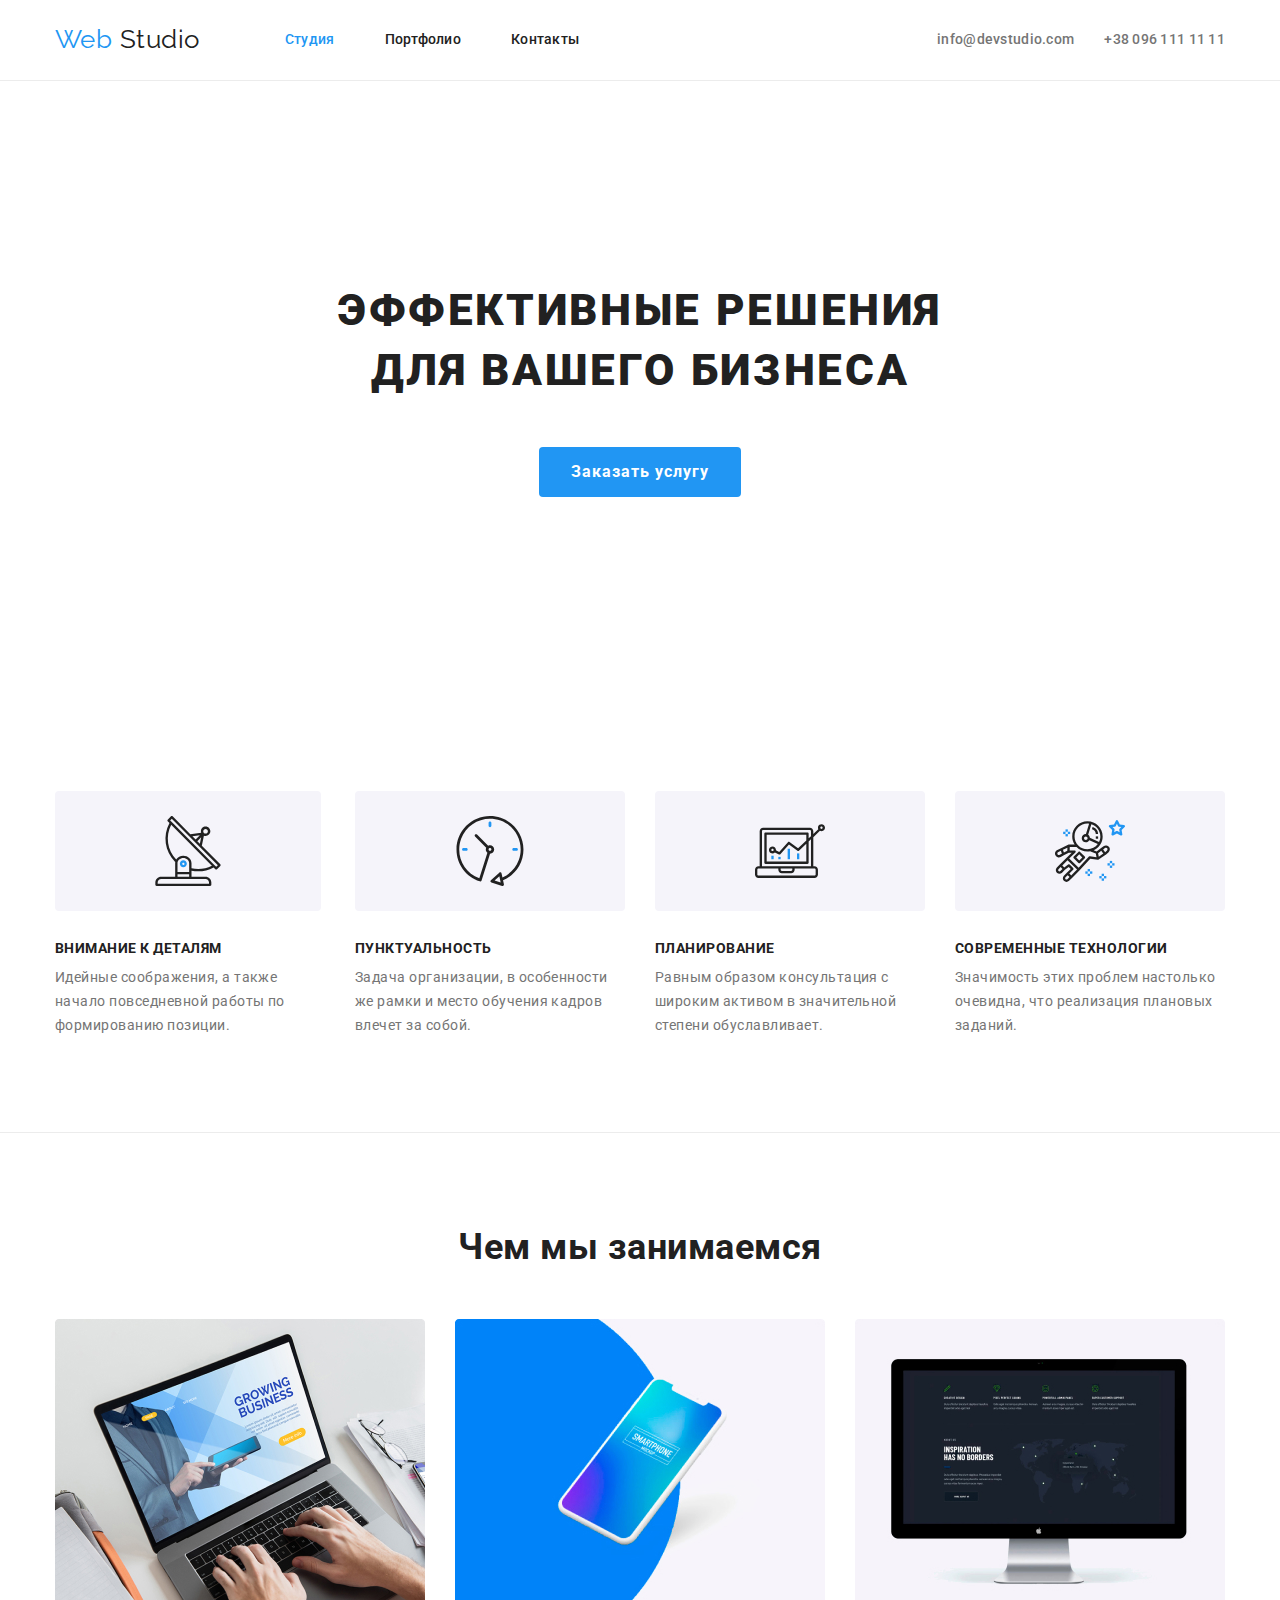
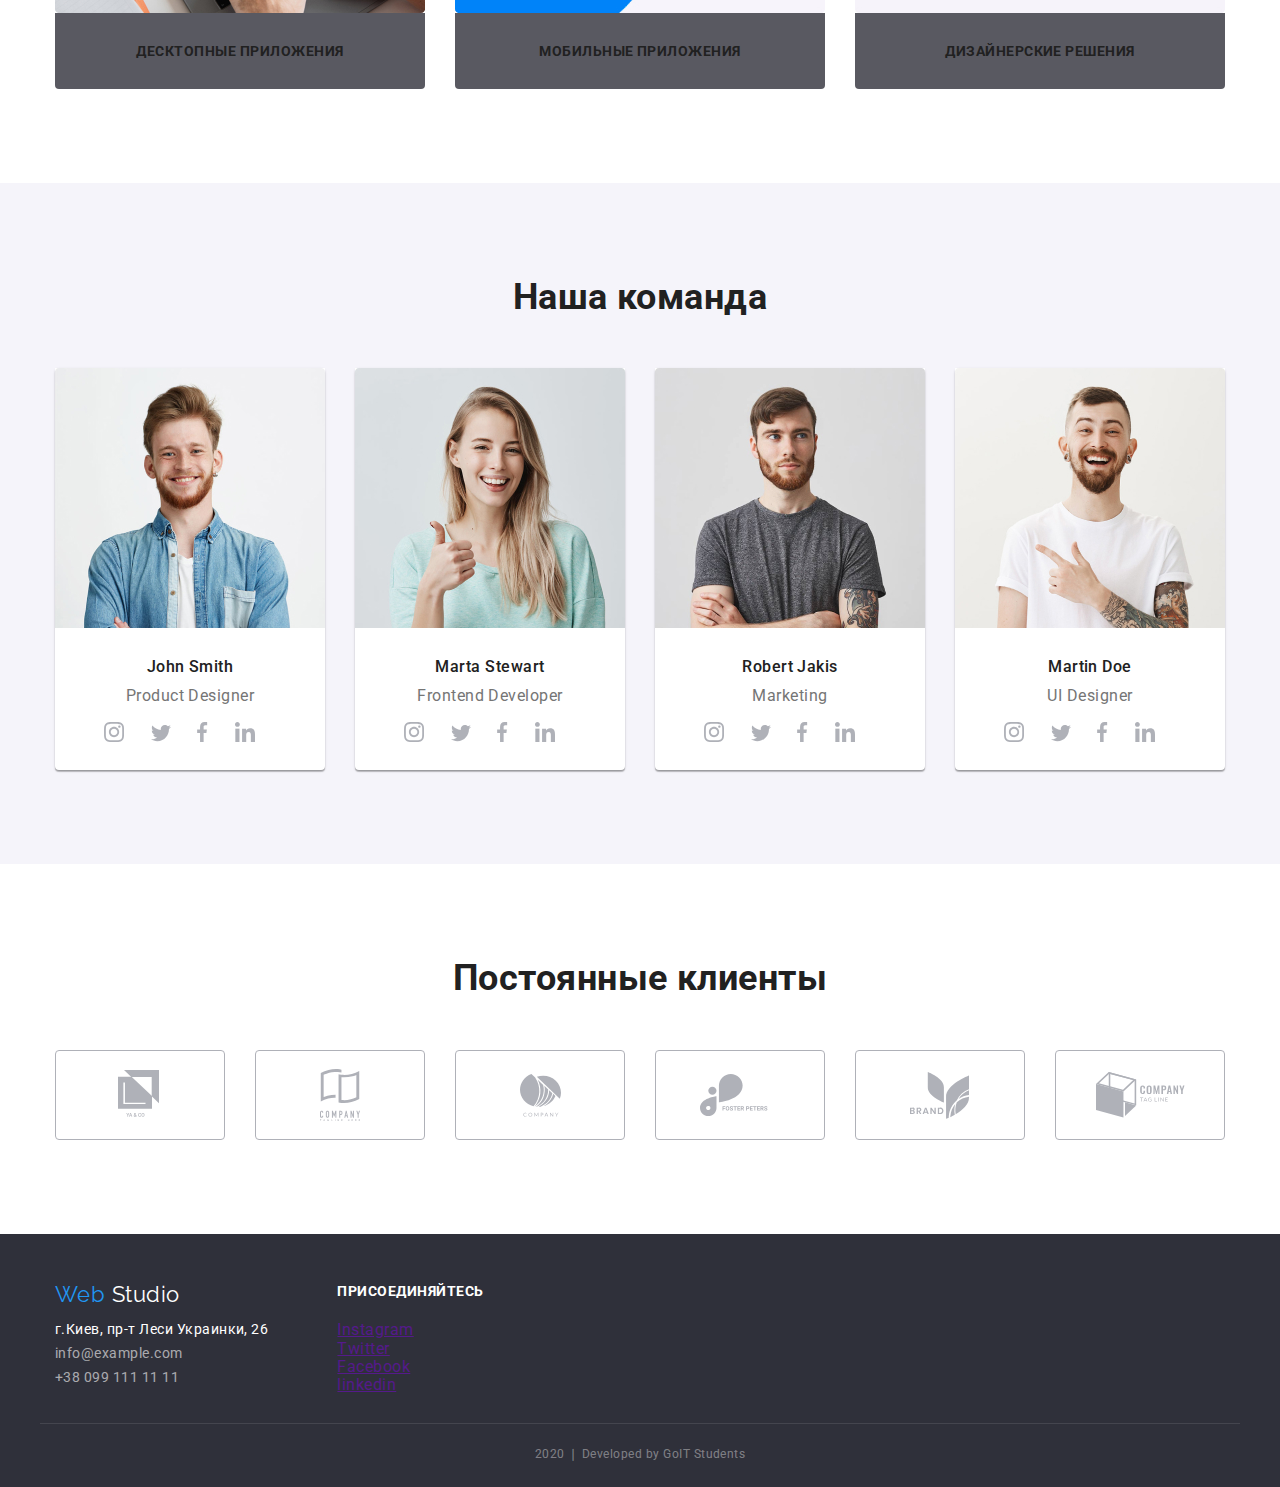
==== commit 3decbc6a: "Домашнее задание 03" ====
--- a/index.html
+++ b/index.html
@@ -17,7 +17,7 @@
   <body>
     <!-- Шапка сайта -->
     <header>
-      <nav>
+      <nav class="nav border">
         <div class="container main-nav">
           <a href="./index.html" class="logo"
             ><span class="accent">Web</span> Studio</a
@@ -42,17 +42,24 @@
       <!-- Герой-->
 
       <section class="hero">
-        <h1 class="hero-title">Эффективные решения для вашего бизнеса</h1>
+        <h1 class="hero-title">
+          Эффективные решения <br />
+          для вашего бизнеса
+        </h1>
         <a href="" class="button">Заказать услугу</a>
       </section>
 
       <!-- Наши преимущества -->
       <section class="section">
         <div class="container">
-          <h2 class="section-title">Наши преимущества</h2>
+          <h2 class="section-title visually-hidden">Наши преимущества</h2>
           <ul class="feature-list list">
             <li class="item">
-              <img src="./imeges/antenna.svg" alt="Внимание к деталям" />
+              <img
+                class="feature-list photo"
+                src="./imeges/antenna.svg"
+                alt="Внимание к деталям"
+              />
               <h3 class="title">Внимание к деталям</h3>
               <p class="text">
                 Идейные соображения, а также начало повседневной работы по
@@ -60,7 +67,11 @@
               </p>
             </li>
             <li class="item">
-              <img src="./imeges/clock.svg" alt="Пунктуальность" />
+              <img
+                class="feature-list photo"
+                src="./imeges/clock.svg"
+                alt="Пунктуальность"
+              />
               <h3 class="title">Пунктуальность</h3>
               <p class="text">
                 Задача организации, в особенности же рамки и место обучения
@@ -68,7 +79,11 @@
               </p>
             </li>
             <li class="item">
-              <img src="./imeges/computer.svg" alt="Планирование" />
+              <img
+                class="feature-list photo"
+                src="./imeges/computer.svg"
+                alt="Планирование"
+              />
               <h3 class="title">Планирование</h3>
               <p class="text">
                 Равным образом консультация с широким активом в значительной
@@ -77,6 +92,7 @@
             </li>
             <li class="item">
               <img
+                class="feature-list photo"
                 src="./imeges/technologies.svg"
                 alt="Современные технологии"
               />
@@ -90,39 +106,45 @@
         </div>
       </section>
       <!-- Специлизация -->
-      <section class="section">
+      <section class="section border">
         <div class="container">
           <h2 class="section-title">Чем мы занимаемся</h2>
           <ul class="specialization-list list">
             <li class="item">
               <img
-                src="./imeges/computer.jpg"
+                src="./imeges/img (1).jpg"
                 alt="Десктопные приложения"
                 width="370"
               />
-              <h3 class="title">
-                <a href="" class="link">Десктопные приложения</a>
-              </h3>
-            </li>
-            <li class="item">
-              <img
-                src="./imeges/phone.jpg"
+              <div class="content">
+                <h3 class="title">
+                  <a href="" class="link">Десктопные приложения</a>
+                </h3>
+              </div>
+            </li>
+            <li class="item">
+              <img
+                src="./imeges/box.jpg"
                 alt="Мобильные приложения"
                 width="370"
               />
-              <h3 class="title">
-                <a href="" class="link">Мобильные приложения</a>
-              </h3>
-            </li>
-            <li class="item">
-              <img
-                src="./imeges/monitor.jpg"
+              <div class="content">
+                <h3 class="title">
+                  <a href="" class="link">Мобильные приложения</a>
+                </h3>
+              </div>
+            </li>
+            <li class="item">
+              <img
+                src="./imeges/img.jpg"
                 alt="Дизайнерские решения"
                 width="370"
               />
-              <h3 class="title">
-                <a href="" class="link">Дизайнерские решения</a>
-              </h3>
+              <div class="content">
+                <h3 class="title">
+                  <a href="" class="link">Дизайнерские решения</a>
+                </h3>
+              </div>
             </li>
           </ul>
         </div>
@@ -134,29 +156,30 @@
           <ul class="team-list list">
             <li class="item">
               <img
+                class="team-list photo"
                 src="./imeges/john_smith.jpg"
                 alt="Дизайнер продуктов"
                 width="270"
               />
               <h3 class="title">John Smith</h3>
               <p class="text">Product Designer</p>
-              <ul class="list">
-                <li>
+              <ul class="team-icon list">
+                <li class="icon">
                   <a href=""
                     ><img src="./imeges/instagram.svg" alt="Инстаграм"
                   /></a>
                 </li>
-                <li>
+                <li class="icon">
                   <a href=""
                     ><img src="./imeges/twitter.svg" alt="Твиттер"
                   /></a>
                 </li>
-                <li>
+                <li class="icon">
                   <a href=""
                     ><img src="./imeges/facebook.svg" alt="Фейсбук"
                   /></a>
                 </li>
-                <li>
+                <li class="icon">
                   <a href=""
                     ><img src="./imeges/linkedin.svg" alt="Линкедин"
                   /></a>
@@ -165,29 +188,30 @@
             </li>
             <li class="item">
               <img
+                class="team-list photo"
                 src="./imeges/marta_stewart.jpg"
                 alt="Фронтенд Разработчик"
                 width="270"
               />
               <h3 class="title">Marta Stewart</h3>
               <p class="text">Frontend Developer</p>
-              <ul class="list">
-                <li>
+              <ul class="team-icon list">
+                <li class="icon">
                   <a href=""
                     ><img src="./imeges/instagram.svg" alt="Инстаграм"
                   /></a>
                 </li>
-                <li>
+                <li class="icon">
                   <a href=""
                     ><img src="./imeges/twitter.svg" alt="Твиттер"
                   /></a>
                 </li>
-                <li>
+                <li class="icon">
                   <a href=""
                     ><img src="./imeges/facebook.svg" alt="Фейсбук"
                   /></a>
                 </li>
-                <li>
+                <li class="icon">
                   <a href=""
                     ><img src="./imeges/linkedin.svg" alt="Линкедин"
                   /></a>
@@ -196,29 +220,30 @@
             </li>
             <li class="item">
               <img
+                class="team-list photo"
                 src="./imeges/robert_jakis.jpg"
                 alt="Маркетинг"
                 width="270"
               />
               <h3 class="title">Robert Jakis</h3>
               <p class="text">Marketing</p>
-              <ul class="list">
-                <li>
+              <ul class="team-icon list">
+                <li class="icon">
                   <a href=""
                     ><img src="./imeges/instagram.svg" alt="Инстаграм"
                   /></a>
                 </li>
-                <li>
+                <li class="icon">
                   <a href=""
                     ><img src="./imeges/twitter.svg" alt="Твиттер"
                   /></a>
                 </li>
-                <li>
+                <li class="icon">
                   <a href=""
                     ><img src="./imeges/facebook.svg" alt="Фейсбук"
                   /></a>
                 </li>
-                <li>
+                <li class="icon">
                   <a href=""
                     ><img src="./imeges/linkedin.svg" alt="Линкедин"
                   /></a>
@@ -226,26 +251,31 @@
               </ul>
             </li>
             <li class="item">
-              <img src="./imeges/martin_doe.jpg" alt="Дизайнер" width="270" />
+              <img
+                class="team-list photo"
+                src="./imeges/martin_doe.jpg"
+                alt="Дизайнер"
+                width="270"
+              />
               <h3 class="title">Martin Doe</h3>
               <p class="text">UI Designer</p>
-              <ul class="list">
-                <li>
+              <ul class="team-icon list">
+                <li class="icon">
                   <a href=""
                     ><img src="./imeges/instagram.svg" alt="Инстаграм"
                   /></a>
                 </li>
-                <li>
+                <li class="icon">
                   <a href=""
                     ><img src="./imeges/twitter.svg" alt="Твиттер"
                   /></a>
                 </li>
-                <li>
+                <li class="icon">
                   <a href=""
                     ><img src="./imeges/facebook.svg" alt="Фейсбук"
                   /></a>
                 </li>
-                <li>
+                <li class="icon">
                   <a href=""
                     ><img src="./imeges/linkedin.svg" alt="Линкедин"
                   /></a>
@@ -261,22 +291,34 @@
           <h2 class="section-title">Постоянные клиенты</h2>
           <ul class="customers-list list">
             <li class="item">
-              <a href=""><img src="./imeges/pk1.svg" alt="" width="170" /></a>
-            </li>
-            <li class="item">
-              <a href=""><img src="./imeges/pk2.svg" alt="" width="170" /></a>
-            </li>
-            <li class="item">
-              <a href=""><img src="./imeges/pk3.svg" alt="" width="170" /></a>
-            </li>
-            <li class="item">
-              <a href=""><img src="./imeges//pk4.svg" alt="" width="170" /></a>
-            </li>
-            <li class="item">
-              <a href=""><img src="./imeges/pk5.svg" alt="" width="170" /></a>
-            </li>
-            <li class="item">
-              <a href=""><img src="./imeges/pk6.svg" alt="" width="170" /></a>
+              <a href=""
+                ><img src="./imeges/client_1.svg" alt="" width="170"
+              /></a>
+            </li>
+            <li class="item">
+              <a href=""
+                ><img src="./imeges/client_2.svg" alt="" width="170"
+              /></a>
+            </li>
+            <li class="item">
+              <a href=""
+                ><img src="./imeges/client_3.svg" alt="" width="170"
+              /></a>
+            </li>
+            <li class="item">
+              <a href=""
+                ><img src="./imeges/client_4.svg" alt="" width="170"
+              /></a>
+            </li>
+            <li class="item">
+              <a href=""
+                ><img src="./imeges/client_5.svg" alt="" width="170"
+              /></a>
+            </li>
+            <li class="item">
+              <a href=""
+                ><img src="./imeges/client_6.svg" alt="" width="170"
+              /></a>
             </li>
           </ul>
         </div>
--- a/css/styles.css
+++ b/css/styles.css
@@ -29,13 +29,18 @@
   letter-spacing: 0.03em;
 }
 
+img {
+  display: block;
+  max-width: 100%;
+  height: auto;
+}
+
 .container {
   width: 1200px;
   padding-left: 15px;
   padding-right: 15px;
   margin-left: auto;
   margin-right: auto;
-  outline: 1px solid red;
 }
 
 .list {
@@ -117,6 +122,9 @@
 .auth-nav .link:focus {
   color: var(--accent-color);
 }
+.nav.border {
+  border-bottom: 1px solid #ececec;
+}
 
 /* Hero */
 .hero {
@@ -124,7 +132,6 @@
 
   padding-top: 200px;
   padding-bottom: 200px;
-  background-color: var(--primary-text-color);
 }
 
 .hero-title {
@@ -138,8 +145,6 @@
   line-height: 1.36;
   letter-spacing: 0.06em;
   text-transform: uppercase;
-
-  outline: 1px solid red;
 }
 .button {
   display: inline-block;
@@ -176,9 +181,29 @@
 }
 
 /* Feature */
+.visually-hidden {
+  position: absolute;
+  width: 1px;
+  height: 1px;
+  margin: -1px;
+  border: 0;
+  padding: 0;
+  clip: rect(0 0 0 0);
+  overflow: hidden;
+}
+.feature-list .photo {
+  margin-bottom: 30px;
+  padding-left: 100px;
+  padding-right: 100px;
+  padding-top: 25px;
+  padding-bottom: 25px;
+  border-radius: 4px;
+
+  background: #f5f4fa;
+}
 .feature-list .title {
-  margin-top: 30px;
-  margin-bottom: 0;
+  margin: 0;
+  margin-bottom: 10px;
   color: var(--title-text-color);
 
   font-weight: 700;
@@ -187,8 +212,7 @@
   text-transform: uppercase;
 }
 .feature-list .text {
-  margin-top: 10px;
-  margin-bottom: 0;
+  margin: 0;
 
   font-weight: 400;
   font-size: 14px;
@@ -202,12 +226,14 @@
   width: 270px;
   margin-right: 30px;
   margin-bottom: 0;
-  background-color: red;
 }
 .feature-list .item:nth-child(4n) {
   margin-right: 0;
 }
 /* Specialization */
+.section.border {
+  border-top: 1px solid #ececec;
+}
 .specialization-list .link {
   color: var(--title-text-color);
 
@@ -223,10 +249,14 @@
   color: var(--accent-color);
 }
 .specialization-list .title {
-  margin-top: 27px;
-  margin-bottom: 27px;
-  text-align: center;
-  color: var(--title-text-color);
+  margin: 0;
+  padding: 27px;
+  text-align: center;
+
+  color: var(--title-text-color);
+
+  background: rgba(47, 48, 58, 0.8);
+  border-radius: 0px 0px 4px 4px;
 }
 .specialization-list {
   display: flex;
@@ -236,8 +266,6 @@
   width: 370px;
   margin-right: 30px;
   margin-bottom: 0;
-  background: rgba(47, 48, 58, 0.8);
-  border-radius: 0px 0px 4px 4px;
 }
 .specialization-list .item:nth-child(3n) {
   margin-right: 0;
@@ -246,9 +274,12 @@
 .section.team {
   background-color: #f5f4fa;
 }
+.team-list .photo {
+  margin-bottom: 30px;
+}
 .team-list .title {
-  margin-top: 30px;
-  margin-bottom: 0;
+  margin-top: 0;
+  margin-bottom: 10px;
   color: var(--title-text-color);
 
   font-weight: 500;
@@ -257,8 +288,8 @@
   text-align: center;
 }
 .team-list .text {
-  margin-top: 10px;
-  margin-bottom: 0;
+  margin-top: 0;
+  margin-bottom: 16px;
 
   font-weight: 400;
   font-size: 16px;
@@ -268,15 +299,32 @@
 .team-list {
   display: flex;
   flex-wrap: nowrap;
-}
+  text-align: center;
+}
+
 .team-list .item {
   width: 270px;
   margin-right: 30px;
   margin-bottom: 0;
-  background-color: red;
+
+  background: #ffffff;
+  box-shadow: 0px 2px 1px rgba(0, 0, 0, 0.2), 0px 1px 1px rgba(0, 0, 0, 0.14),
+    0px 1px 3px rgba(0, 0, 0, 0.12);
+  border-radius: 4px;
 }
 .team-list .item:nth-child(4n) {
   margin-right: 0;
+}
+.team-icon {
+  margin-left: 32px;
+  margin-right: 31px;
+}
+.team-list .icon {
+  display: inline-block;
+  margin-right: 22px;
+  margin-bottom: 24px;
+
+  ma
 }
 /* customers */
 .customers-list {
@@ -287,8 +335,11 @@
   width: 170px;
   margin-right: 30px;
   margin-bottom: 0;
-  background-color: red;
-}
+}
+.customers-list .item:nth-child(6n) {
+  margin-right: 0;
+}
+
 /* footer-adress */
 footer {
   background-color: #2f303a;
@@ -341,6 +392,7 @@
 .footer-date {
   padding-top: 18px;
   padding-bottom: 21px;
+  margin: 0 auto;
 
   color: rgba(255, 255, 255, 0.4);
 
@@ -372,6 +424,7 @@
 
   background-color: #f5f4fa;
   color: var(--title-text-color);
+  border-color: transparent;
 
   font-family: inherit;
   font-weight: 500;
@@ -400,7 +453,6 @@
   flex-wrap: wrap;
 }
 .portfolio-list .photo {
-  margin-bottom: 20px;
 }
 .portfolio-list .title {
   color: var(--title-text-color);
@@ -412,22 +464,15 @@
 
   margin: 0;
   margin-bottom: 4px;
-
-  padding-left: 24px;
-  padding-right: 24px;
 }
 .portfolio-list .subtitle {
+  margin: 0;
+
   color: var(--primary-text-color);
 
   font-weight: 400;
   font-size: 16px;
   line-height: 1.87;
-
-  margin: 0;
-  margin-bottom: 20px;
-
-  padding-left: 24px;
-  padding-right: 24px;
 }
 .portfolio-list .link {
   text-decoration: none;
@@ -444,9 +489,22 @@
   width: 370px;
   margin-right: 30px;
   margin-bottom: 30px;
+}
+.portfolio-list .content {
+  margin: 0;
+
+  padding-left: 24px;
+  padding-right: 24px;
+  padding-top: 20px;
+  padding-bottom: 20px;
+
+  background: #ffffff;
 
   border: 1px solid #eeeeee;
-  border-radius: 5px;
+  border-top-width: 0;
+  box-sizing: border-box;
+  border-bottom-right-radius: 5px;
+  border-bottom-left-radius: 5px;
 }
 .portfolio-list .item:nth-child(3n) {
   margin-right: 0;
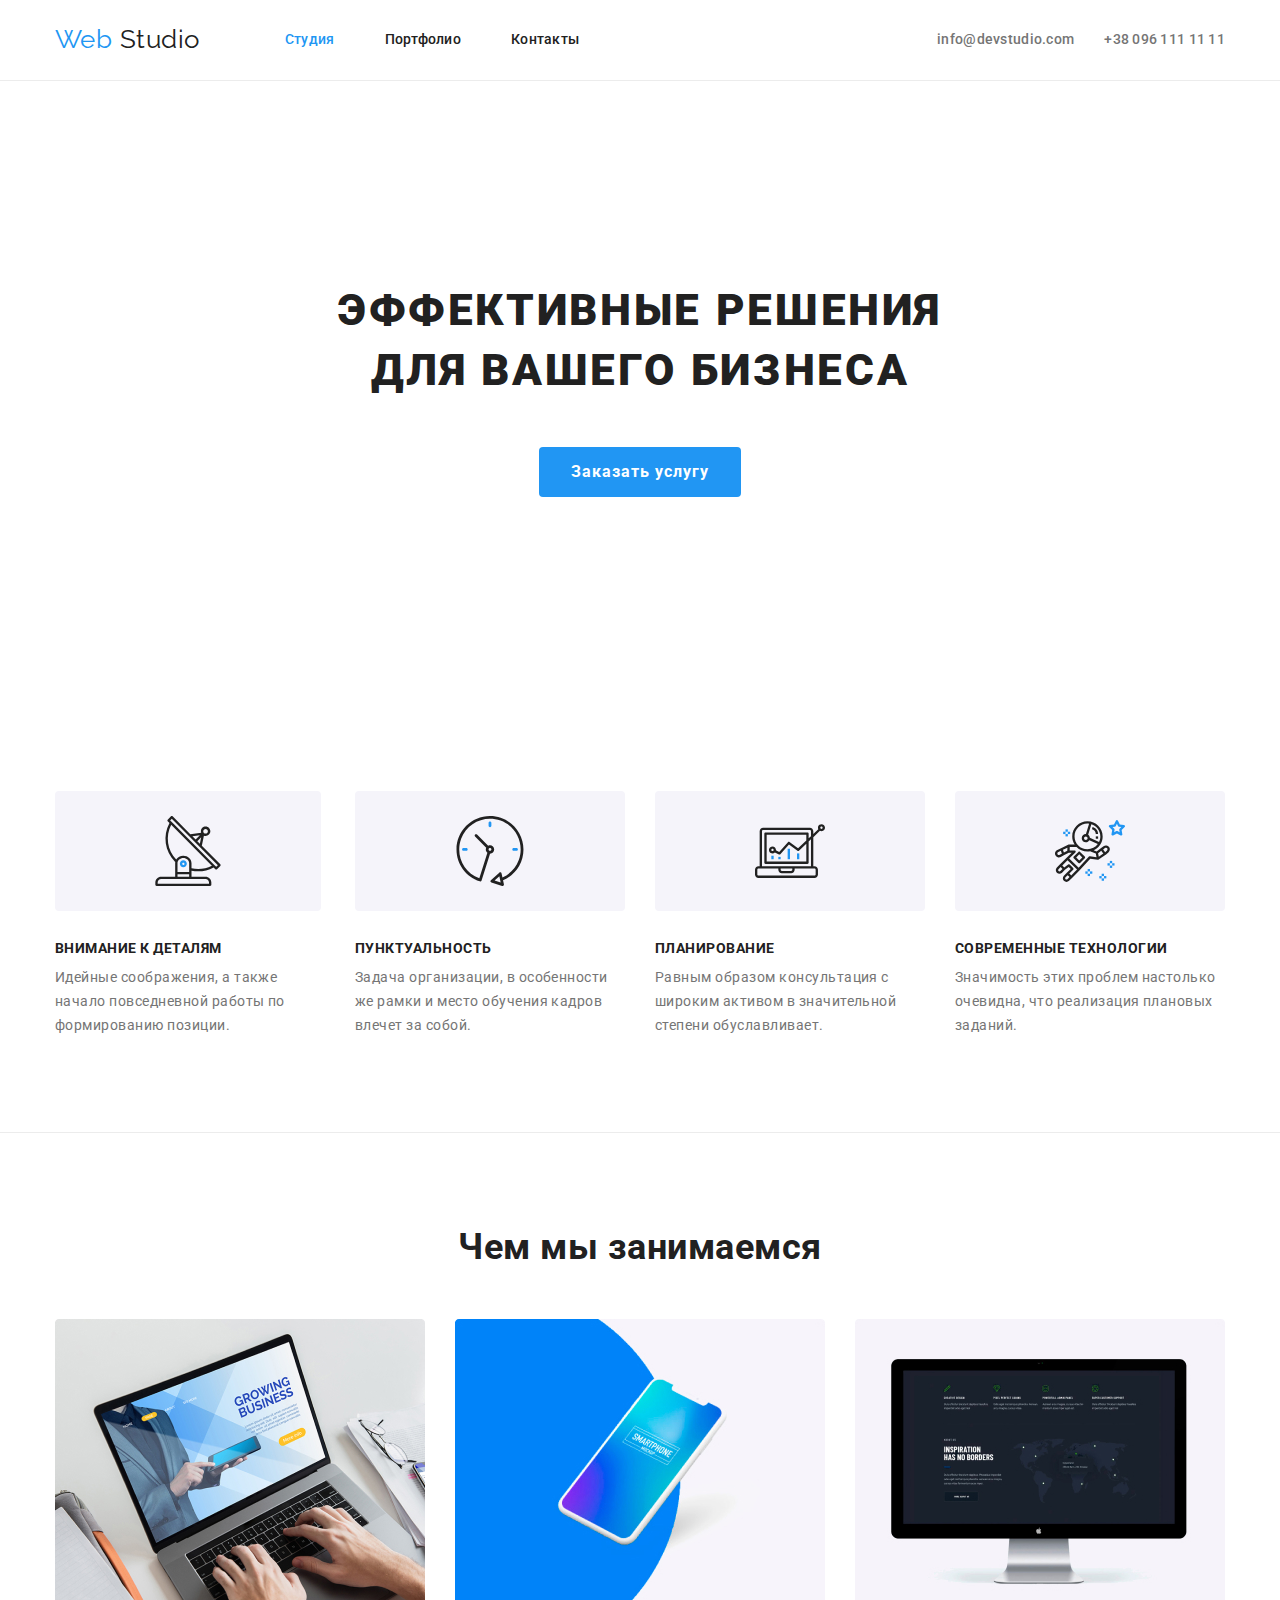
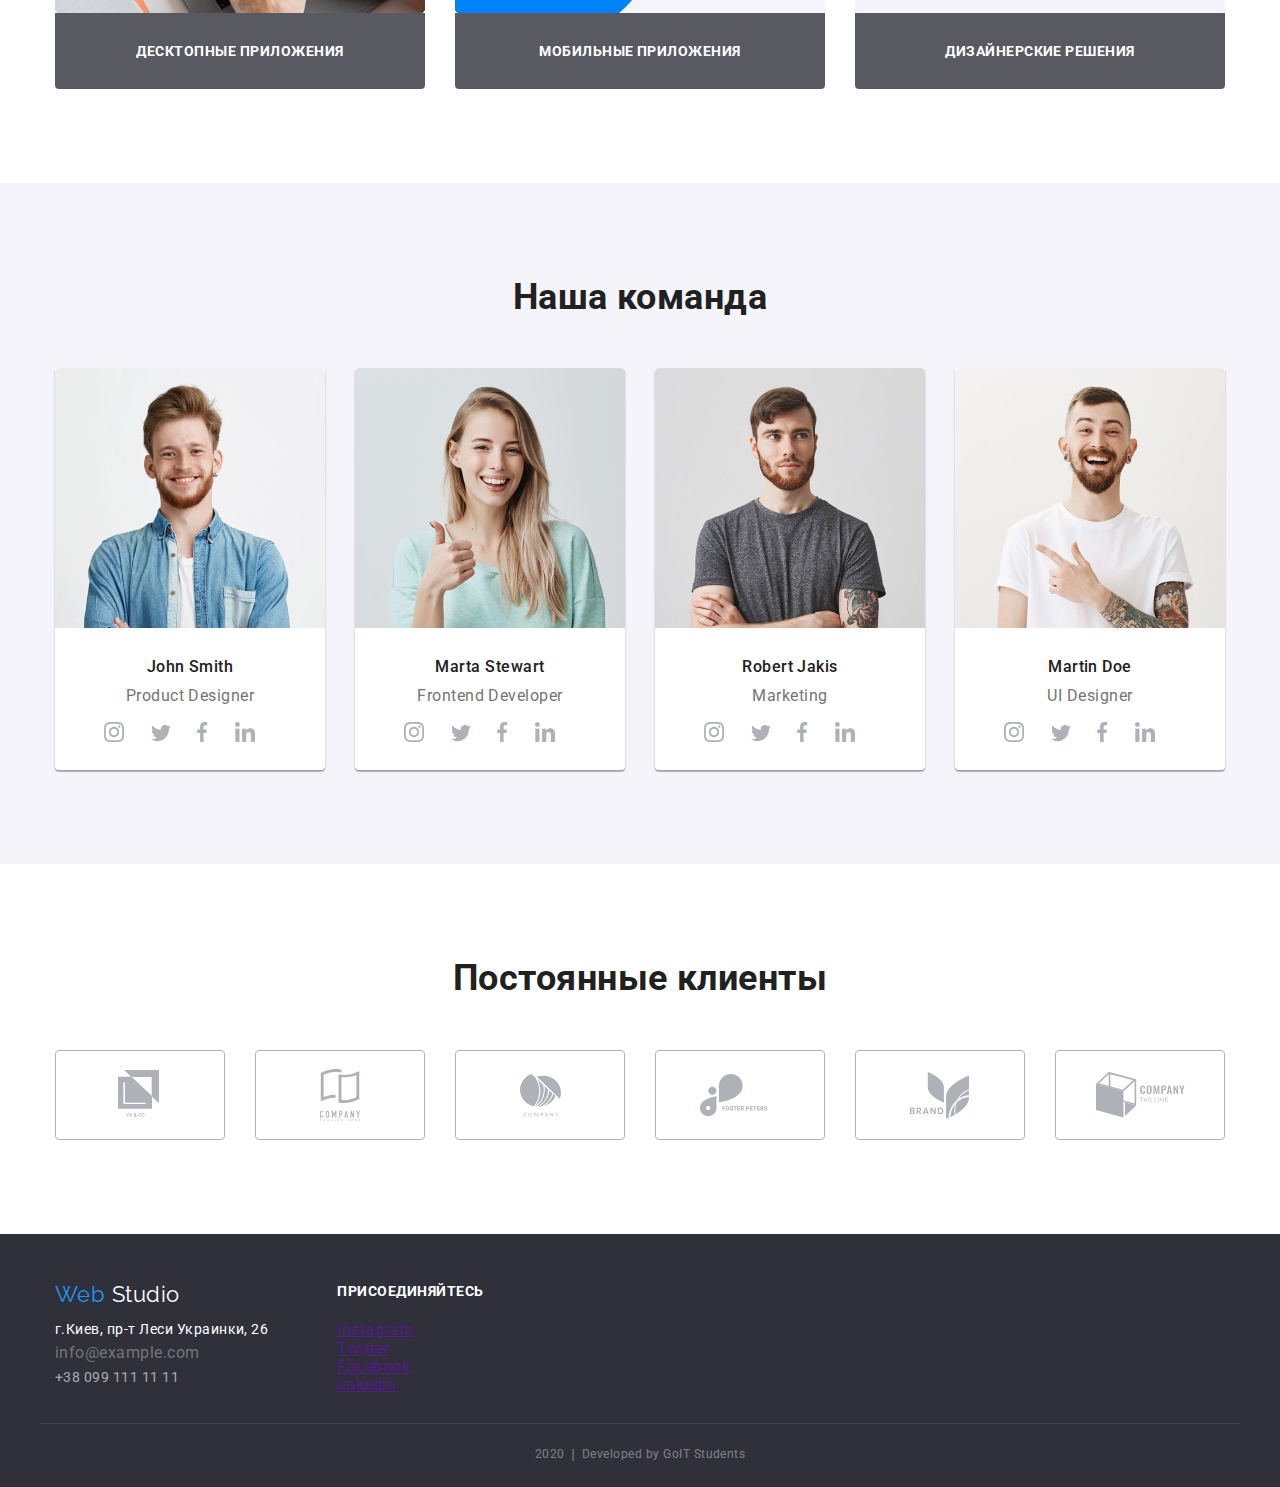
==== commit f8e284bf: "Домашнее задание 03 (corrected)" ====
--- a/index.html
+++ b/index.html
@@ -112,7 +112,7 @@
           <ul class="specialization-list list">
             <li class="item">
               <img
-                src="./imeges/img (1).jpg"
+                src="./imeges/img_1.jpg"
                 alt="Десктопные приложения"
                 width="370"
               />
@@ -336,7 +336,7 @@
             </li>
             <li class="title">г.Киев, пр-т Леси Украинки, 26</li>
             <li>
-              <a href="mailto:info@example.com" class="link">
+              <a href="mailto:info@example.com" class="link"></a>
                 info@example.com</a
               >
             </li>
--- a/css/styles.css
+++ b/css/styles.css
@@ -235,7 +235,7 @@
   border-top: 1px solid #ececec;
 }
 .specialization-list .link {
-  color: var(--title-text-color);
+  color: var(--white-color);
 
   font-weight: 700;
   font-size: 14px;
@@ -323,8 +323,6 @@
   display: inline-block;
   margin-right: 22px;
   margin-bottom: 24px;
-
-  ma
 }
 /* customers */
 .customers-list {
